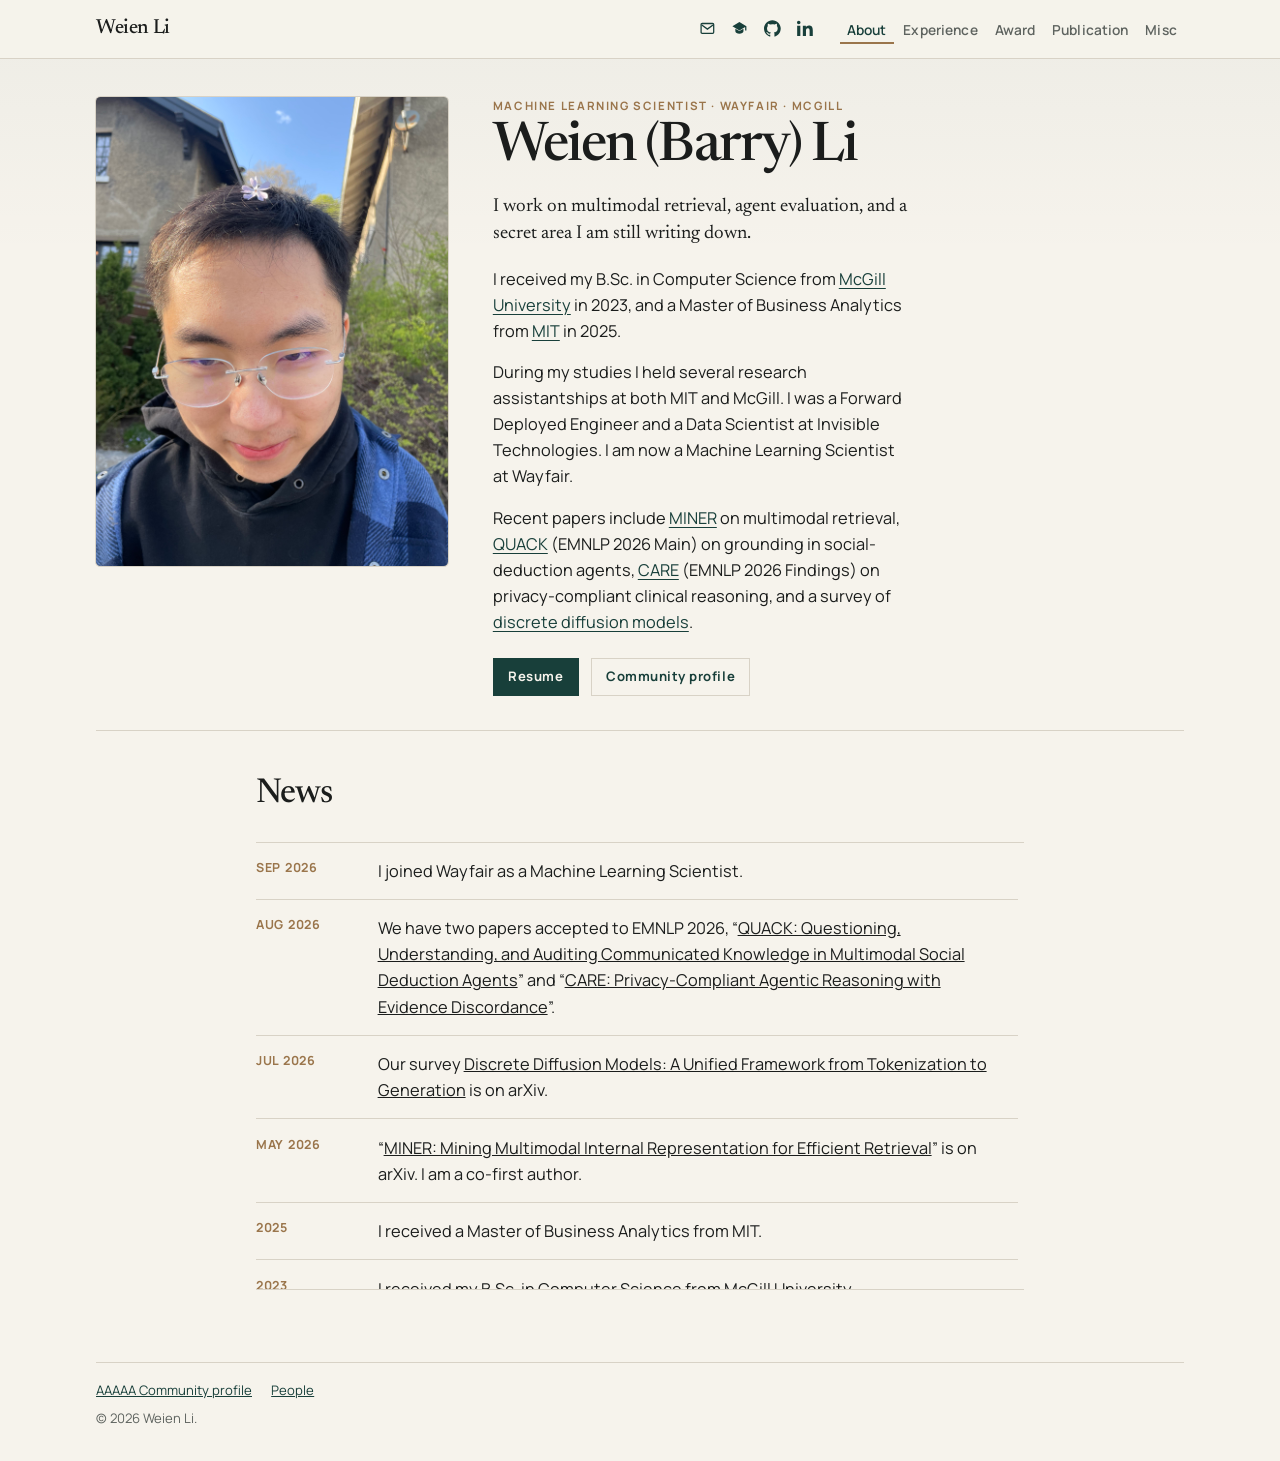
==== index.html @ d231d34a "Add personal academic site. Co-authored-by: Cursor <cursoragent@cursor.com>" ====
<!doctype html>
<html lang="en">
<head>
  <meta charset="utf-8">
  <meta name="viewport" content="width=device-width, initial-scale=1">
  <meta name="description" content="Weien (Barry) Li — Machine Learning Scientist at Wayfair. Multimodal retrieval, agent evaluation, and applied ML.">
  <title>Weien (Barry) Li</title>
  <link rel="stylesheet" href="/css/site.css">
</head>
<body class="rs-body">
<a class="rs-skip" href="#main">Skip to content</a>
<header class="rs-bar">
  <div class="rs-bar__inner">
    <a class="rs-name" href="/">Weien Li</a>
    <button class="rs-menu" type="button" aria-expanded="false" aria-controls="rs-nav" data-rs-menu>Menu</button>
    <nav class="rs-nav" id="rs-nav" aria-label="Personal site">
      <ul class="rs-icons">
        <li>
          <a class="rs-icon" href="mailto:barryl09@alum.mit.edu" aria-label="Email">
            <svg viewBox="0 0 24 24" fill="none" stroke="currentColor" stroke-width="1.8" aria-hidden="true"><rect x="3" y="5" width="18" height="14" rx="1.5"/><path d="m4 7 8 6 8-6"/></svg>
          </a>
        </li>
        <li>
          <a class="rs-icon" href="https://scholar.google.com/citations?user=R1kv9EcAAAAJ&hl=en" target="_blank" rel="noopener noreferrer" aria-label="Google Scholar">
            <svg viewBox="0 0 24 24" fill="currentColor" aria-hidden="true"><path d="M12 3 2 9l10 6 8.2-4.92V15H22V9L12 3z"/><path d="M6.2 12.4V16c0 2 2.7 3.6 5.8 3.6s5.8-1.6 5.8-3.6v-3.6l-5.8 3.48L6.2 12.4z"/></svg>
          </a>
        </li>
        <li>
          <a class="rs-icon" href="https://github.com/WeienLi" target="_blank" rel="noopener noreferrer" aria-label="GitHub">
            <svg viewBox="0 0 98 96" fill="currentColor" aria-hidden="true"><path fill-rule="evenodd" d="M48.854 0C21.839 0 0 22 0 49.217c0 21.756 13.993 40.172 33.405 46.69 2.427.49 3.316-1.059 3.316-2.362 0-1.141-.08-5.052-.08-9.127-13.59 2.777-16.42-5.867-16.42-5.867-2.184-5.704-5.42-7.17-5.42-7.17-4.448-3.015.324-3.015.324-3.015 4.934.326 7.523 5.052 7.523 5.052 4.367 7.496 11.404 5.378 14.235 4.074.404-3.178 1.699-5.378 3.074-6.6-10.839-1.141-22.243-5.378-22.243-24.283 0-5.378 1.94-9.778 5.014-13.2-.485-1.222-2.184-6.275.486-13.038 0 0 4.125-1.304 13.426 5.052a46.97 46.97 0 0 1 12.214-1.63c4.125 0 8.33.571 12.213 1.63 9.302-6.356 13.427-5.052 13.427-5.052 2.67 6.763.97 11.816.485 13.038 3.155 3.422 5.015 7.822 5.015 13.2 0 18.905-11.404 23.06-22.324 24.283 1.78 1.548 3.316 4.481 3.316 9.126 0 6.6-.08 11.897-.08 13.526 0 1.304.89 2.853 3.316 2.364 19.412-6.52 33.405-24.935 33.405-46.691C97.707 22 75.788 0 48.854 0z"/></svg>
          </a>
        </li>
        <li>
          <a class="rs-icon" href="https://www.linkedin.com/in/barry-li-0567151b5/" target="_blank" rel="noopener noreferrer" aria-label="LinkedIn">
            <svg viewBox="0 0 24 24" fill="currentColor" aria-hidden="true"><path d="M4.98 3.5C4.98 4.88 3.88 6 2.5 6S0 4.88 0 3.5 1.12 1 2.5 1s2.48 1.12 2.48 2.5zM.22 8.25h4.56V23H.22V8.25zM8.34 8.25h4.37v2.01h.06c.61-1.16 2.1-2.38 4.32-2.38 4.62 0 5.47 3.04 5.47 7v8.12h-4.56v-7.2c0-1.72-.03-3.93-2.4-3.93-2.4 0-2.77 1.87-2.77 3.8V23H8.34V8.25z"/></svg>
          </a>
        </li>
      </ul>
      <ul class="rs-links">
        <li><a href="/" class="is-current" aria-current="page">About</a></li>
        <li><a href="/experience/">Experience</a></li>
        <li><a href="/award/">Award</a></li>
        <li><a href="/publication/">Publication</a></li>
        <li><a href="/misc/">Misc</a></li>
      </ul>
    </nav>
  </div>
</header>
<main class="rs-main" id="main">
  <header class="rs-hero">
    <figure class="rs-portrait">
      <div class="rs-photo">
        <img src="/assets/images/barry.jpeg" alt="Portrait of Weien (Barry) Li">
      </div>
    </figure>
    <div class="rs-hero__copy">
      <p class="rs-kicker">Machine Learning Scientist · Wayfair · McGill</p>
      <h1>Weien (Barry) Li</h1>
      <p class="rs-lead">I work on multimodal retrieval, agent evaluation, and a secret area I am still writing down.</p>
      <div class="rs-prose">
        <p>I received my B.Sc. in Computer Science from <a href="https://www.mcgill.ca/" target="_blank" rel="noopener noreferrer">McGill University</a> in 2023, and a Master of Business Analytics from <a href="https://mitsloan.mit.edu/" target="_blank" rel="noopener noreferrer">MIT</a> in 2025.</p>
        <p>During my studies I held several research assistantships at both MIT and McGill. I was a Forward Deployed Engineer and a Data Scientist at Invisible Technologies. I am now a Machine Learning Scientist at Wayfair.</p>
        <p>Recent papers include <a href="https://aaaaa-academia-attractions.github.io/projects/miner/">MINER</a> on multimodal retrieval, <a href="https://aaaaa-academia-attractions.github.io/projects/quack/">QUACK</a> (EMNLP 2026 Main) on grounding in social-deduction agents, <a href="https://aaaaa-academia-attractions.github.io/projects/care/">CARE</a> (EMNLP 2026 Findings) on privacy-compliant clinical reasoning, and a survey of <a href="https://aaaaa-academia-attractions.github.io/projects/discrete-diffusion/">discrete diffusion models</a>.</p>
      </div>
      <div class="rs-actions">
        <a class="rs-cv" href="/assets/pdf/barry_resume.pdf" target="_blank" rel="noopener noreferrer">Resume</a>
        <a class="rs-ghost" href="https://aaaaa-academia-attractions.github.io/people/weien-li/">Community profile</a>
      </div>
    </div>
  </header>

  <section class="rs-section" aria-labelledby="news-heading">
    <h2 id="news-heading">News</h2>
    <div class="rs-news-scroll" data-rs-news tabindex="0" role="region" aria-labelledby="news-heading">
    <ol class="rs-news">
      <li>
        <time datetime="2026-09">Sep 2026</time>
        <p>I joined Wayfair as a Machine Learning Scientist.</p>
      </li>
      <li>
        <time datetime="2026-08">Aug 2026</time>
        <p>We have two papers accepted to EMNLP 2026, “<a href="https://arxiv.org/abs/2605.27068" target="_blank" rel="noopener noreferrer">QUACK: Questioning, Understanding, and Auditing Communicated Knowledge in Multimodal Social Deduction Agents</a>” and “<a href="https://arxiv.org/abs/2604.01113" target="_blank" rel="noopener noreferrer">CARE: Privacy-Compliant Agentic Reasoning with Evidence Discordance</a>”.</p>
      </li>
      <li>
        <time datetime="2026-07">Jul 2026</time>
        <p>Our survey <a href="https://arxiv.org/abs/2607.13431" target="_blank" rel="noopener noreferrer">Discrete Diffusion Models: A Unified Framework from Tokenization to Generation</a> is on arXiv.</p>
      </li>
      <li>
        <time datetime="2026-05">May 2026</time>
        <p>“<a href="https://arxiv.org/abs/2605.06460" target="_blank" rel="noopener noreferrer">MINER: Mining Multimodal Internal Representation for Efficient Retrieval</a>” is on arXiv. I am a co-first author.</p>
      </li>
      <li>
        <time datetime="2025">2025</time>
        <p>I received a Master of Business Analytics from MIT.</p>
      </li>
      <li>
        <time datetime="2023-05">2023</time>
        <p>I received my B.Sc. in Computer Science from McGill University.</p>
      </li>
    </ol>
    </div>
  </section>
</main>
<footer class="rs-foot">
  <nav aria-label="Related profiles">
    <a href="https://aaaaa-academia-attractions.github.io/people/weien-li/">AAAAA Community profile</a>
    <a href="https://aaaaa-academia-attractions.github.io/people/">People</a>
  </nav>
  <p>© 2026 Weien Li.</p>
</footer>
<script src="/js/nav.js" defer></script>
</body>
</html>
---- css/site.css ----
@import url("https://fonts.googleapis.com/css2?family=Manrope:wght@400;500;600;700&family=Newsreader:ital,opsz,wght@0,6..72,400;0,6..72,500;0,6..72,600;1,6..72,400&display=swap");

:root {
  color-scheme: light;
  --paper: #f6f3ec;
  --paper-2: #fffdf8;
  --ink: #1b1d1c;
  --muted: #5e635f;
  --line: #d8d2c6;
  --pine: #183f3a;
  --brass: #9a754b;
  --serif: "Newsreader", "Iowan Old Style", Georgia, serif;
  --sans: "Manrope", "Segoe UI", sans-serif;
  --measure: 46rem;
  --page: min(68rem, calc(100% - 2.4rem));
  --ease: cubic-bezier(0.22, 1, 0.36, 1);
}

*,
*::before,
*::after {
  box-sizing: border-box;
}

html {
  scroll-behavior: smooth;
}

body.rs-body {
  margin: 0;
  min-width: 20rem;
  color: var(--ink);
  background:
    linear-gradient(180deg, rgb(24 63 58 / 4%), transparent 16rem),
    var(--paper);
  font-family: var(--sans);
  font-size: 1.02rem;
  line-height: 1.6;
  text-rendering: optimizeLegibility;
}

img,
svg {
  display: block;
  max-width: 100%;
}

a {
  color: inherit;
}

h1,
h2,
h3,
p {
  margin: 0;
  text-wrap: pretty;
}

:focus-visible {
  outline: 2px solid var(--brass);
  outline-offset: 3px;
}

.rs-skip {
  position: absolute;
  left: 0.8rem;
  top: -3rem;
  z-index: 20;
  padding: 0.4rem 0.7rem;
  background: var(--ink);
  color: var(--paper);
  font-size: 0.8rem;
}

.rs-skip:focus {
  top: 0.8rem;
}

.rs-bar {
  position: sticky;
  top: 0;
  z-index: 8;
  background: rgb(246 243 236 / 92%);
  border-bottom: 1px solid var(--line);
  backdrop-filter: blur(14px);
}

.rs-bar__inner {
  display: flex;
  align-items: center;
  gap: 1rem;
  width: var(--page);
  margin: 0 auto;
  min-height: 3.6rem;
}

.rs-name {
  flex: 0 0 auto;
  font-family: var(--serif);
  font-size: 1.28rem;
  font-weight: 500;
  letter-spacing: -0.02em;
  text-decoration: none;
}

.rs-name:hover {
  color: var(--pine);
}

.rs-menu {
  margin-left: auto;
  border: 1px solid var(--line);
  background: var(--paper-2);
  padding: 0.35rem 0.7rem;
  font-size: 0.78rem;
  font-weight: 600;
  letter-spacing: 0.06em;
  text-transform: uppercase;
  cursor: pointer;
}

.rs-nav {
  display: none;
  flex: 1 1 auto;
  align-items: center;
  justify-content: flex-end;
  gap: 1.15rem;
}

.rs-body.is-open .rs-nav,
.rs-nav[data-open="true"] {
  display: flex;
}

.rs-icons,
.rs-links {
  display: flex;
  flex-wrap: wrap;
  align-items: center;
  gap: 0.15rem 0.15rem;
  margin: 0;
  padding: 0;
  list-style: none;
}

.rs-icons {
  gap: 0.05rem;
}

.rs-icon {
  display: grid;
  place-items: center;
  width: 2rem;
  height: 2rem;
  color: var(--pine);
  text-decoration: none;
}

.rs-icon svg {
  width: 1.05rem;
  height: 1.05rem;
}

.rs-icon:hover {
  color: var(--brass);
}

.rs-icon--soon {
  opacity: 0.42;
  cursor: default;
}

.rs-links a {
  padding: 0.35rem 0.45rem;
  color: var(--muted);
  font-size: 0.86rem;
  font-weight: 600;
  letter-spacing: 0.01em;
  text-decoration: none;
}

.rs-links a:hover,
.rs-links a.is-current {
  color: var(--pine);
}

.rs-links a.is-current {
  box-shadow: inset 0 -2px 0 var(--brass);
}

.rs-main {
  width: var(--page);
  margin: 0 auto;
  padding: 2.4rem 0 4.5rem;
}

.rs-hero {
  display: grid;
  gap: 1.6rem 2.8rem;
  padding-bottom: 2.1rem;
  border-bottom: 1px solid var(--line);
  align-items: start;
  justify-content: start;
}

.rs-portrait {
  width: min(22rem, 100%);
  margin: 0;
}

.rs-photo {
  position: relative;
  width: 100%;
  aspect-ratio: 3 / 4;
  overflow: hidden;
  border-radius: 0.28rem;
  background: #ddd8cc;
  box-shadow: 0 0 0 1px var(--line);
}

.rs-photo img {
  display: block;
  width: 100%;
  height: 100%;
  object-fit: cover;
  object-position: 50% 18%;
  transform: scale(1.04);
  transform-origin: 50% 18%;
}

.rs-epigraph {
  margin: 0.8rem 0 0;
  color: var(--muted);
  font-family: var(--serif);
  font-size: 0.8rem;
  font-style: italic;
  line-height: 1.5;
}

.rs-epigraph p {
  margin: 0;
  text-wrap: pretty;
}

.rs-epigraph p + p {
  margin-top: 0.45rem;
}

.rs-epigraph__attr {
  margin-top: 0.18rem !important;
  color: var(--brass);
  font-size: 0.7rem;
  font-style: normal;
  letter-spacing: 0.04em;
}

.rs-epigraph p[lang="zh-Hans"] {
  font-family: var(--serif), "Songti SC", "STSong", "Noto Serif SC", "SimSun", serif;
  font-style: normal;
  letter-spacing: 0.08em;
}

.rs-hero__copy {
  max-width: 26.5rem;
}

.rs-hero__copy .rs-lead,
.rs-hero__copy .rs-prose p {
  max-width: none;
}

.rs-kicker {
  color: var(--brass);
  font-size: 0.72rem;
  font-weight: 700;
  letter-spacing: 0.14em;
  text-transform: uppercase;
}

.rs-hero h1 {
  margin-top: 0.25rem;
  font-family: var(--serif);
  font-size: clamp(2.4rem, 5vw, 3.4rem);
  font-weight: 500;
  letter-spacing: -0.035em;
  line-height: 1.05;
}

.rs-lead,
.rs-prose p {
  max-width: var(--measure);
  color: var(--ink);
}

.rs-lead {
  margin-top: 1rem;
  font-family: var(--serif);
  font-size: 1.18rem;
  line-height: 1.45;
}

.rs-prose {
  display: grid;
  gap: 0.95rem;
  margin-top: 1.15rem;
}

.rs-prose a,
.rs-inline a,
.rs-pub__links a,
.rs-cv {
  color: var(--pine);
  text-underline-offset: 0.18rem;
}

.rs-actions {
  display: flex;
  flex-wrap: wrap;
  gap: 0.75rem;
  margin-top: 1.4rem;
}

.rs-cv {
  display: inline-flex;
  align-items: center;
  min-height: 2.4rem;
  padding: 0.4rem 0.9rem;
  border: 1px solid var(--pine);
  background: var(--pine);
  color: var(--paper);
  font-size: 0.82rem;
  font-weight: 700;
  letter-spacing: 0.04em;
  text-decoration: none;
}

.rs-cv:hover {
  background: transparent;
  color: var(--pine);
}

.rs-ghost {
  display: inline-flex;
  align-items: center;
  min-height: 2.4rem;
  padding: 0.4rem 0.9rem;
  border: 1px solid var(--line);
  color: var(--pine);
  font-size: 0.82rem;
  font-weight: 700;
  letter-spacing: 0.04em;
  text-decoration: none;
}

.rs-ghost:hover {
  border-color: var(--pine);
}

.rs-section {
  padding: 2.3rem 0 0;
}

.rs-section h2,
.rs-page-title {
  font-family: var(--serif);
  font-size: clamp(1.7rem, 3vw, 2.15rem);
  font-weight: 500;
  letter-spacing: -0.03em;
}

.rs-page-title {
  margin-bottom: 0.35rem;
}

.rs-page-lead {
  max-width: 40rem;
  color: var(--muted);
  margin-bottom: 1.7rem;
}

.rs-section:has([data-rs-news]) {
  display: flex;
  flex-direction: column;
  align-items: center;
}

.rs-section:has([data-rs-news]) h2,
.rs-news-scroll {
  width: 100%;
  max-width: 48rem;
}

.rs-news-scroll {
  max-height: 28rem;
  margin-top: 1.2rem;
  overflow: auto;
  overscroll-behavior: contain;
  border-top: 1px solid var(--line);
  border-bottom: 1px solid var(--line);
  scrollbar-width: thin;
  scrollbar-color: var(--brass) transparent;
}

.rs-news-scroll.is-dragging {
  cursor: grabbing;
  user-select: none;
}

.rs-news-scroll::-webkit-scrollbar {
  width: 8px;
}

.rs-news-scroll::-webkit-scrollbar-thumb {
  background: rgb(154 117 75 / 55%);
}

.rs-news-scroll::-webkit-scrollbar-thumb:hover {
  background: var(--brass);
}

.rs-news {
  display: grid;
  gap: 0;
  margin: 0;
  padding: 0 0.4rem 0 0;
  list-style: none;
}

.rs-news li {
  display: grid;
  grid-template-columns: 6.6rem 1fr;
  gap: 1rem;
  padding: 0.95rem 0;
  border-bottom: 1px solid var(--line);
}

.rs-news time {
  color: var(--brass);
  font-size: 0.78rem;
  font-weight: 700;
  letter-spacing: 0.06em;
  text-transform: uppercase;
}

.rs-job,
.rs-honor {
  padding: 1.2rem 0 1.35rem;
  border-bottom: 1px solid var(--line);
}

.rs-job__top,
.rs-honor__top {
  display: flex;
  flex-wrap: wrap;
  justify-content: space-between;
  gap: 0.2rem 1.2rem;
}

.rs-job h3,
.rs-honor h3,
.rs-pub h3 {
  font-family: var(--serif);
  font-size: 1.22rem;
  font-weight: 500;
  letter-spacing: -0.02em;
}

.rs-pub {
  padding: 1.15rem 0 1.25rem;
  border-bottom: 1px solid var(--line);
}

.rs-pub__head {
  display: grid;
  grid-template-columns: 4.4rem minmax(0, 1fr);
  gap: 0.75rem;
  align-items: start;
}

.rs-tag {
  display: inline-flex;
  align-items: center;
  justify-content: center;
  min-height: 1.45rem;
  padding: 0.12rem 0.4rem;
  background: var(--pine);
  color: #fff;
  font-size: 0.66rem;
  font-weight: 700;
  letter-spacing: 0.08em;
}

.rs-pub .rs-venue {
  margin-top: 0.35rem;
}

.rs-pub__head + .rs-authors {
  margin-top: 0.45rem;
}

.rs-when,
.rs-venue {
  color: var(--muted);
  font-size: 0.86rem;
}

.rs-role {
  margin-top: 0.15rem;
  color: var(--pine);
  font-size: 0.9rem;
  font-weight: 600;
}

.rs-job ul,
.rs-misc ul {
  margin: 0.7rem 0 0;
  padding-left: 1.1rem;
}

.rs-job li,
.rs-misc li {
  margin: 0.28rem 0;
}

.rs-group + .rs-group {
  margin-top: 2.2rem;
}

.rs-group h2 {
  margin-bottom: 0.2rem;
}

.rs-pub-year {
  margin: 0.85rem 0 0.15rem;
  color: var(--pine);
  font-size: 1.05rem;
  font-weight: 650;
}

.rs-authors {
  margin-top: 0.45rem;
  color: var(--muted);
  font-size: 0.92rem;
}

.rs-authors b {
  color: var(--ink);
  font-weight: 700;
}

.rs-pub__links {
  display: flex;
  flex-wrap: wrap;
  gap: 0.75rem 1.1rem;
  margin-top: 0.65rem;
  font-size: 0.84rem;
  font-weight: 650;
}

.rs-note {
  max-width: 36rem;
  margin-top: 0.6rem;
  color: var(--muted);
}

.rs-frames {
  display: grid;
  grid-template-columns: repeat(3, minmax(0, 1fr));
  gap: 0.7rem;
  margin-top: 1.45rem;
}

.rs-frame {
  position: relative;
  margin: 0;
}

.rs-frame img {
  width: 100%;
  aspect-ratio: 3 / 2;
  object-fit: cover;
  background: #e4dfd3;
}

.rs-qingdao {
  display: grid;
  grid-template-columns: 28rem 24rem minmax(0, 1fr);
  grid-template-areas:
    "copy copy copy"
    "portrait stack .";
  column-gap: 1.5rem;
  row-gap: 1.1rem;
  align-items: start;
  margin-top: 0.35rem;
}

.rs-qingdao__copy {
  grid-area: copy;
}

.rs-qingdao__copy p {
  max-width: none;
}

.rs-qingdao__portrait {
  grid-area: portrait;
  width: 28rem;
}

.rs-qingdao__stack {
  grid-area: stack;
  display: grid;
  gap: 0.85rem;
  width: 24rem;
}

.rs-qingdao .rs-frame img {
  width: 100%;
  height: auto;
  aspect-ratio: auto;
  object-fit: contain;
  background: transparent;
}

.rs-frame.is-empty {
  aspect-ratio: 3 / 2;
  background: var(--paper-2);
  box-shadow: inset 0 0 0 1px var(--line);
}

.rs-frame figcaption {
  margin-top: 0.4rem;
  color: var(--muted);
  font-size: 0.78rem;
}

.rs-frame.is-empty figcaption {
  position: absolute;
  inset: auto 0.7rem 0.55rem;
  margin: 0;
  letter-spacing: 0.08em;
  text-transform: uppercase;
  font-size: 0.68rem;
  font-weight: 700;
}

.rs-series {
  margin-top: 1.6rem;
  padding-top: 1.35rem;
  border-top: 1px solid var(--line);
}

.rs-series h3 {
  margin-top: 0.2rem;
  font-family: var(--serif);
  font-size: 1.35rem;
  font-weight: 500;
  letter-spacing: -0.02em;
}

.rs-series__meta {
  color: var(--brass);
  font-size: 0.72rem;
  font-weight: 700;
  letter-spacing: 0.12em;
  text-transform: uppercase;
}

.rs-series .rs-frames {
  margin-top: 0.95rem;
}

.rs-foot {
  width: var(--page);
  margin: 0 auto;
  padding: 1.1rem 0 2rem;
  border-top: 1px solid var(--line);
  color: var(--muted);
  font-size: 0.82rem;
}

.rs-foot nav {
  display: flex;
  flex-wrap: wrap;
  gap: 0.8rem 1.2rem;
  margin-bottom: 0.45rem;
}

.rs-foot a {
  color: var(--pine);
}

.rs-visitors {
  display: flex;
  flex-direction: column;
  align-items: center;
  width: min(16.5rem, 100%);
  gap: 0.55rem;
  margin: 1.1rem auto 0.7rem;
}

.rs-visitors__label {
  color: var(--brass);
  font-size: 0.72rem;
  font-weight: 700;
  letter-spacing: 0.14em;
  text-transform: uppercase;
}

.rs-visitors a,
.rs-visitors img {
  margin-inline: auto;
}

@media (min-width: 860px) {
  .rs-menu {
    display: none;
  }

  .rs-nav {
    display: flex;
  }

  .rs-hero {
    grid-template-columns: minmax(18rem, 22rem) minmax(0, 26.5rem);
  }
}

@media (max-width: 859px) {
  .rs-bar__inner {
    flex-wrap: wrap;
    padding: 0.35rem 0;
  }

  .rs-nav {
    flex-basis: 100%;
    flex-direction: column;
    align-items: flex-start;
    padding: 0 0 0.85rem;
  }

  .rs-body:not(.is-open) .rs-nav {
    display: none;
  }

  .rs-news li {
    grid-template-columns: 1fr;
    gap: 0.25rem;
  }

  .rs-frames {
    grid-template-columns: 1fr;
  }

  .rs-qingdao {
    grid-template-columns: 1fr;
    grid-template-areas:
      "copy"
      "portrait"
      "stack";
  }

  .rs-qingdao__portrait,
  .rs-qingdao__stack {
    width: min(28rem, 100%);
  }

  .rs-qingdao__stack {
    width: min(24rem, 100%);
  }
}
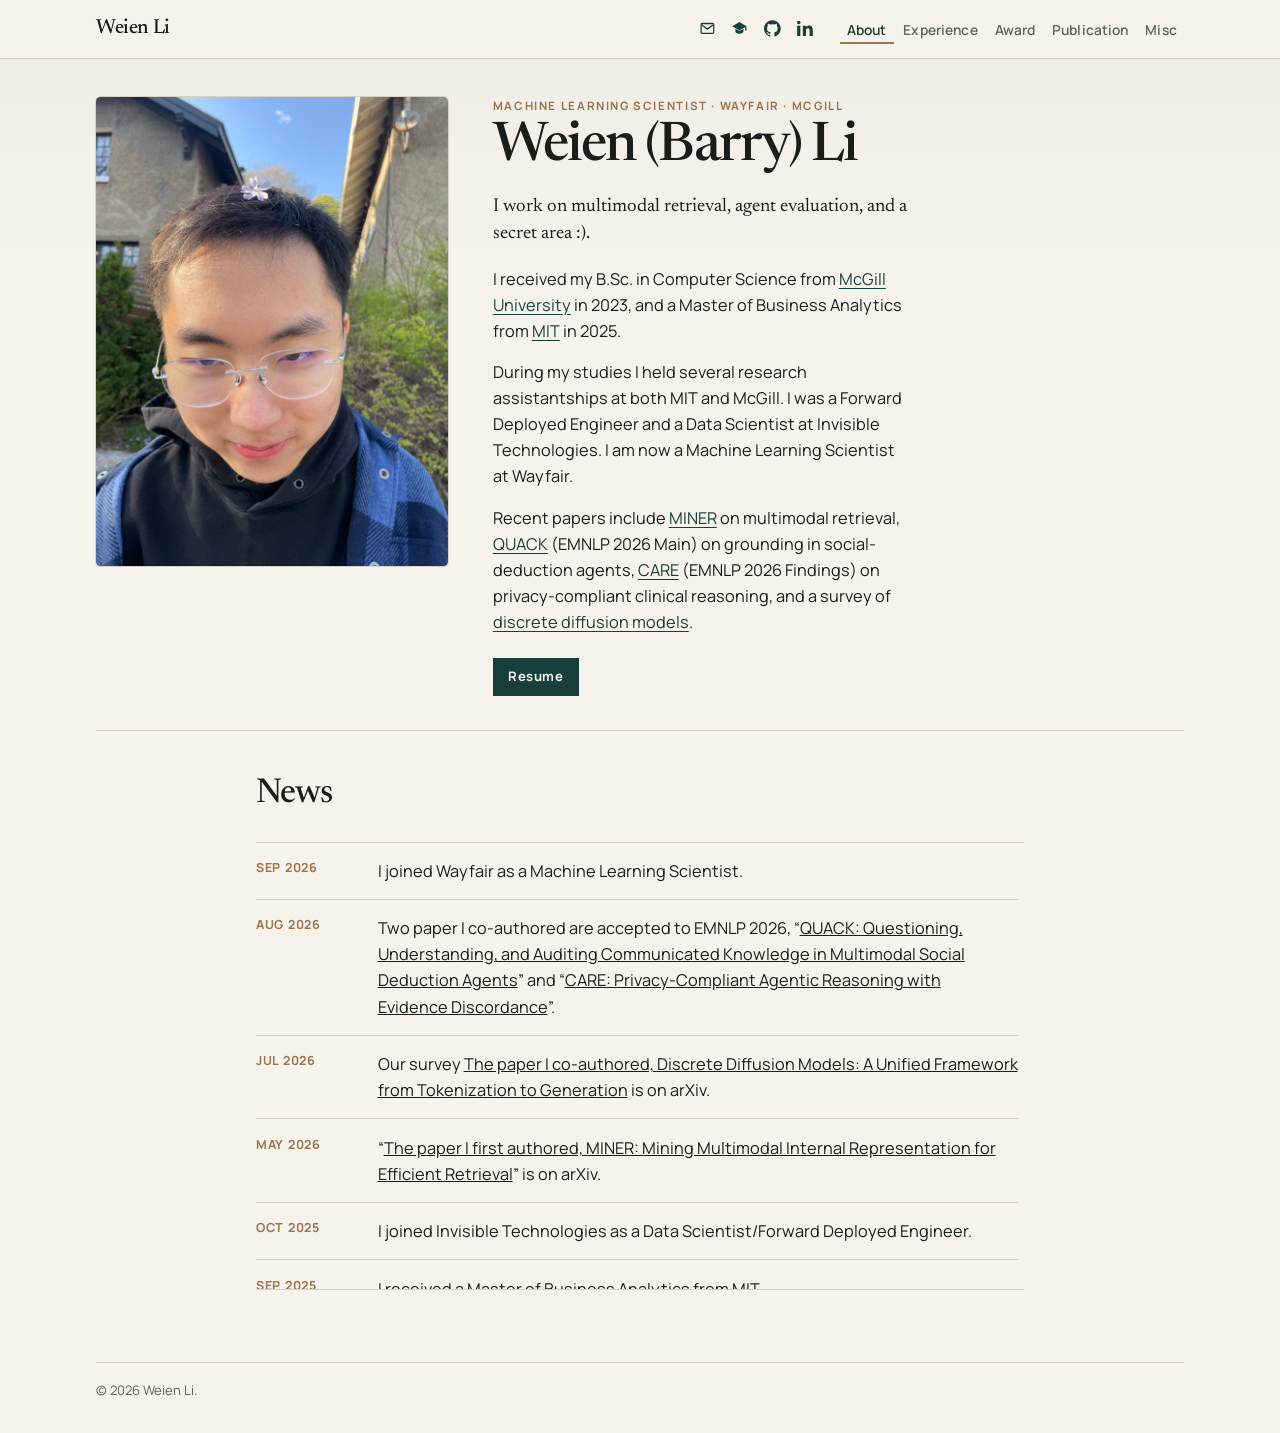
==== commit f1242d3a: "Add McGill honors and drop community footer links." ====
--- a/index.html
+++ b/index.html
@@ -56,7 +56,7 @@
     <div class="rs-hero__copy">
       <p class="rs-kicker">Machine Learning Scientist · Wayfair · McGill</p>
       <h1>Weien (Barry) Li</h1>
-      <p class="rs-lead">I work on multimodal retrieval, agent evaluation, and a secret area I am still writing down.</p>
+      <p class="rs-lead">I work on multimodal retrieval, agent evaluation, and a secret area :).</p>
       <div class="rs-prose">
         <p>I received my B.Sc. in Computer Science from <a href="https://www.mcgill.ca/" target="_blank" rel="noopener noreferrer">McGill University</a> in 2023, and a Master of Business Analytics from <a href="https://mitsloan.mit.edu/" target="_blank" rel="noopener noreferrer">MIT</a> in 2025.</p>
         <p>During my studies I held several research assistantships at both MIT and McGill. I was a Forward Deployed Engineer and a Data Scientist at Invisible Technologies. I am now a Machine Learning Scientist at Wayfair.</p>
@@ -64,7 +64,6 @@
       </div>
       <div class="rs-actions">
         <a class="rs-cv" href="/assets/pdf/barry_resume.pdf" target="_blank" rel="noopener noreferrer">Resume</a>
-        <a class="rs-ghost" href="https://aaaaa-academia-attractions.github.io/people/weien-li/">Community profile</a>
       </div>
     </div>
   </header>
@@ -79,33 +78,33 @@
       </li>
       <li>
         <time datetime="2026-08">Aug 2026</time>
-        <p>We have two papers accepted to EMNLP 2026, “<a href="https://arxiv.org/abs/2605.27068" target="_blank" rel="noopener noreferrer">QUACK: Questioning, Understanding, and Auditing Communicated Knowledge in Multimodal Social Deduction Agents</a>” and “<a href="https://arxiv.org/abs/2604.01113" target="_blank" rel="noopener noreferrer">CARE: Privacy-Compliant Agentic Reasoning with Evidence Discordance</a>”.</p>
+        <p>Two paper I co-authored are accepted to EMNLP 2026, “<a href="https://arxiv.org/abs/2605.27068" target="_blank" rel="noopener noreferrer">QUACK: Questioning, Understanding, and Auditing Communicated Knowledge in Multimodal Social Deduction Agents</a>” and “<a href="https://arxiv.org/abs/2604.01113" target="_blank" rel="noopener noreferrer">CARE: Privacy-Compliant Agentic Reasoning with Evidence Discordance</a>”.</p>
       </li>
       <li>
         <time datetime="2026-07">Jul 2026</time>
-        <p>Our survey <a href="https://arxiv.org/abs/2607.13431" target="_blank" rel="noopener noreferrer">Discrete Diffusion Models: A Unified Framework from Tokenization to Generation</a> is on arXiv.</p>
+        <p>Our survey <a href="https://arxiv.org/abs/2607.13431" target="_blank" rel="noopener noreferrer">The paper I co-authored, Discrete Diffusion Models: A Unified Framework from Tokenization to Generation</a> is on arXiv.</p>
       </li>
       <li>
         <time datetime="2026-05">May 2026</time>
-        <p>“<a href="https://arxiv.org/abs/2605.06460" target="_blank" rel="noopener noreferrer">MINER: Mining Multimodal Internal Representation for Efficient Retrieval</a>” is on arXiv. I am a co-first author.</p>
+        <p>“<a href="https://arxiv.org/abs/2605.06460" target="_blank" rel="noopener noreferrer">The paper I first authored, MINER: Mining Multimodal Internal Representation for Efficient Retrieval</a>” is on arXiv.</p>
       </li>
       <li>
-        <time datetime="2025">2025</time>
+        <time datetime="2025-09">Oct 2025</time>
+        <p>I joined Invisible Technologies as a Data Scientist/Forward Deployed Engineer.</p>
+      </li>
+      <li>
+        <time datetime="2025">Sep 2025</time>
         <p>I received a Master of Business Analytics from MIT.</p>
       </li>
       <li>
-        <time datetime="2023-05">2023</time>
-        <p>I received my B.Sc. in Computer Science from McGill University.</p>
+        <time datetime="2023-05">May 2023</time>
+        <p>I graduated from McGill University with a B.Sc. in Computer Science with distinction.</p>
       </li>
     </ol>
     </div>
   </section>
 </main>
 <footer class="rs-foot">
-  <nav aria-label="Related profiles">
-    <a href="https://aaaaa-academia-attractions.github.io/people/weien-li/">AAAAA Community profile</a>
-    <a href="https://aaaaa-academia-attractions.github.io/people/">People</a>
-  </nav>
   <p>© 2026 Weien Li.</p>
 </footer>
 <script src="/js/nav.js" defer></script>
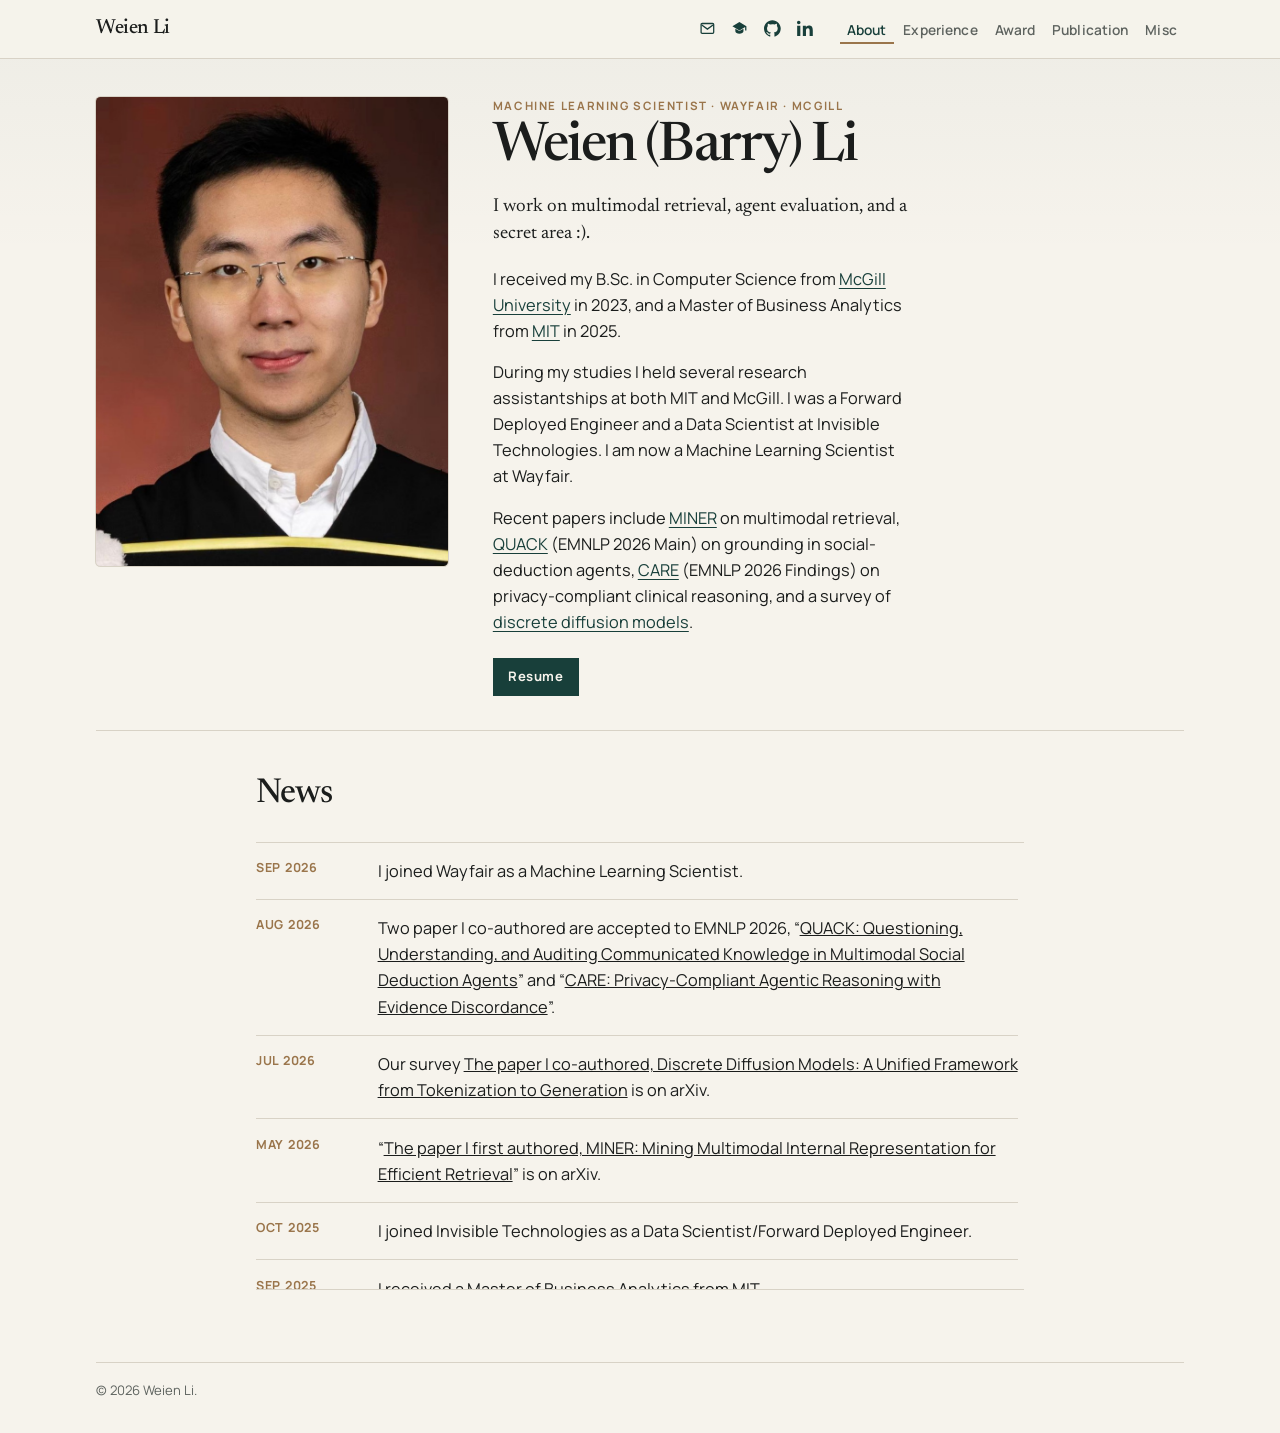
==== commit 3dbfa75f: "Replace the About portrait with a formal headshot." ====
--- a/index.html
+++ b/index.html
@@ -50,7 +50,7 @@
   <header class="rs-hero">
     <figure class="rs-portrait">
       <div class="rs-photo">
-        <img src="/assets/images/barry.jpeg" alt="Portrait of Weien (Barry) Li">
+        <img src="/assets/images/barry.jpg" alt="Portrait of Weien (Barry) Li">
       </div>
     </figure>
     <div class="rs-hero__copy">
--- a/css/site.css
+++ b/css/site.css
@@ -224,9 +224,8 @@
   width: 100%;
   height: 100%;
   object-fit: cover;
-  object-position: 50% 18%;
-  transform: scale(1.04);
-  transform-origin: 50% 18%;
+  object-position: 50% 12%;
+  transform: none;
 }
 
 .rs-epigraph {
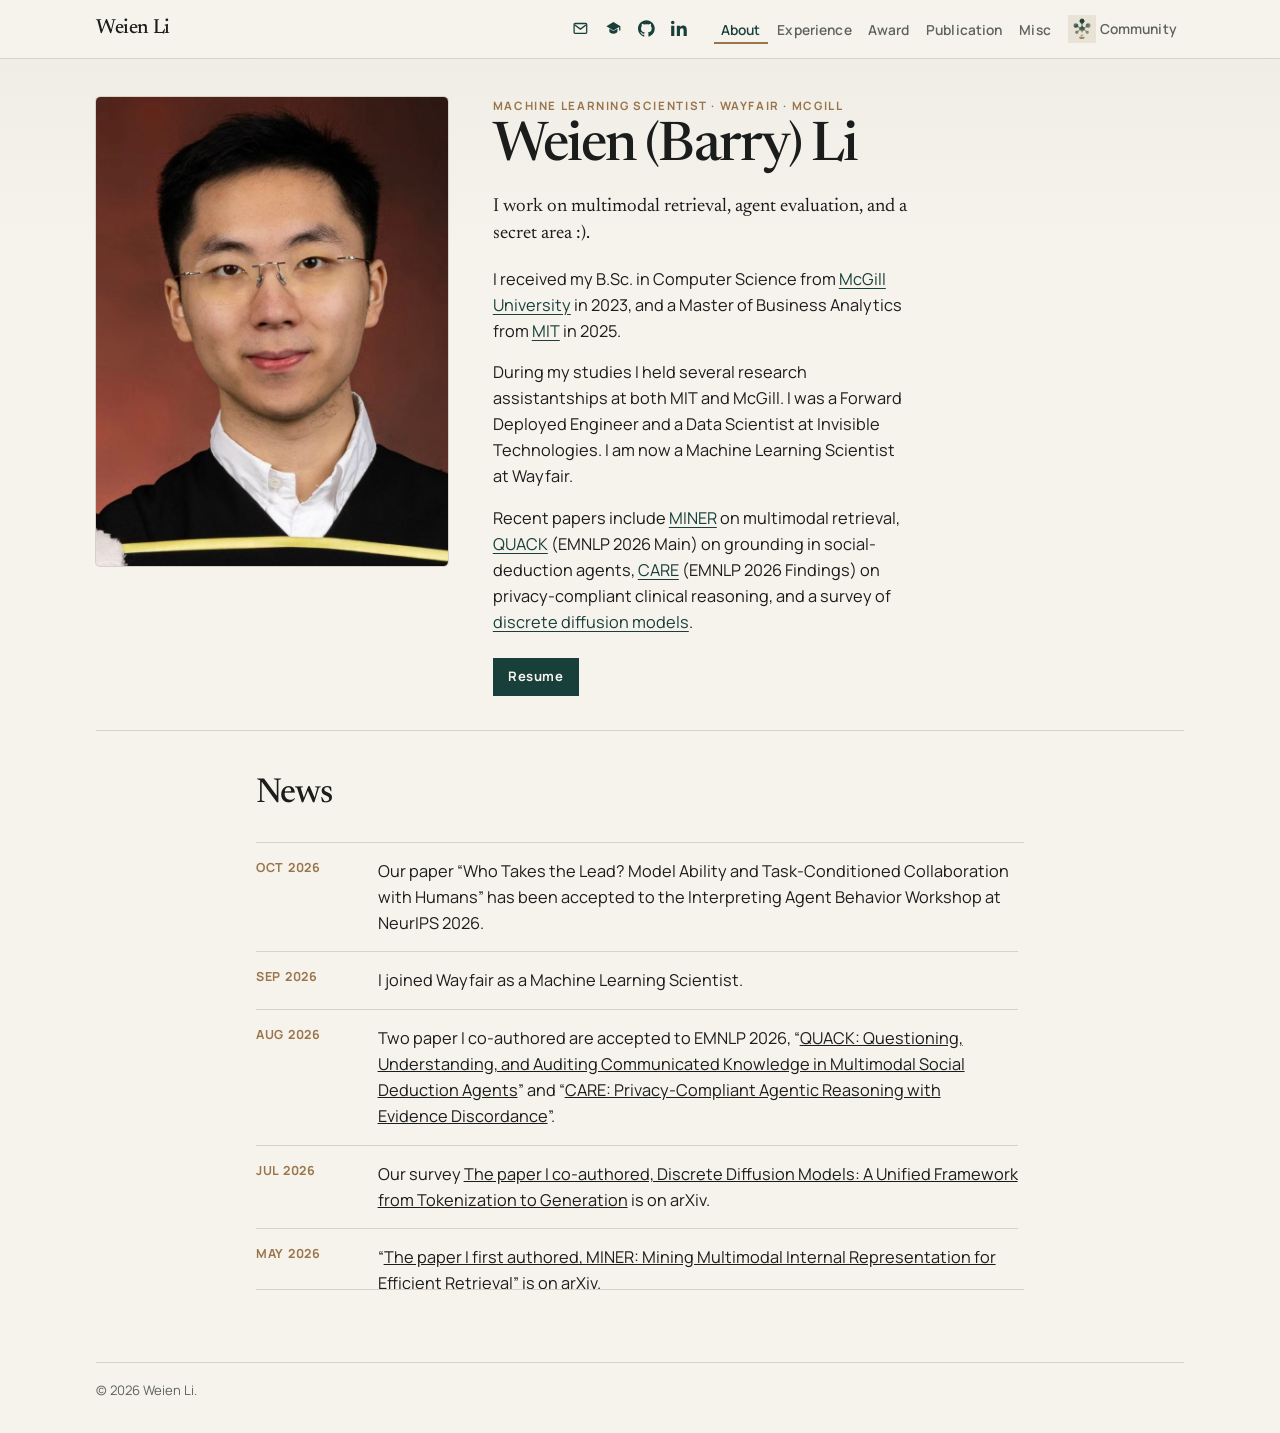
==== commit d107ea7a: "Update community branding and announce NeurIPS workshop acceptance" ====
--- a/index.html
+++ b/index.html
@@ -5,6 +5,9 @@
   <meta name="viewport" content="width=device-width, initial-scale=1">
   <meta name="description" content="Weien (Barry) Li — Machine Learning Scientist at Wayfair. Multimodal retrieval, agent evaluation, and applied ML.">
   <title>Weien (Barry) Li</title>
+  <link rel="icon" href="/assets/images/favicon.png" type="image/png" sizes="64x64">
+  <link rel="icon" href="/favicon.ico" sizes="any">
+  <link rel="apple-touch-icon" href="/assets/apple-touch-icon.png">
   <link rel="stylesheet" href="/css/site.css">
 </head>
 <body class="rs-body">
@@ -42,6 +45,7 @@
         <li><a href="/award/">Award</a></li>
         <li><a href="/publication/">Publication</a></li>
         <li><a href="/misc/">Misc</a></li>
+        <li><a class="rs-community" href="https://new-ground-ai.github.io/" target="_blank" rel="noopener noreferrer"><img src="/assets/images/new-ground-ai.png" alt="" width="28" height="28">Community</a></li>
       </ul>
     </nav>
   </div>
@@ -73,6 +77,10 @@
     <div class="rs-news-scroll" data-rs-news tabindex="0" role="region" aria-labelledby="news-heading">
     <ol class="rs-news">
       <li>
+        <time datetime="2026-10">Oct 2026</time>
+        <p>Our paper “Who Takes the Lead? Model Ability and Task-Conditioned Collaboration with Humans” has been accepted to the Interpreting Agent Behavior Workshop at NeurIPS 2026.</p>
+      </li>
+      <li>
         <time datetime="2026-09">Sep 2026</time>
         <p>I joined Wayfair as a Machine Learning Scientist.</p>
       </li>
@@ -93,8 +101,12 @@
         <p>I joined Invisible Technologies as a Data Scientist/Forward Deployed Engineer.</p>
       </li>
       <li>
-        <time datetime="2025">Sep 2025</time>
+        <time datetime="2025-09">Sep 2025</time>
         <p>I received a Master of Business Analytics from MIT.</p>
+      </li>
+      <li>
+        <time datetime="2024-09">Sep 2024</time>
+        <p>I started working as a research assistant at MIT with Prof. Vivek Farias and Meta.</p>
       </li>
       <li>
         <time datetime="2023-05">May 2023</time>
--- a/css/site.css
+++ b/css/site.css
@@ -180,6 +180,21 @@
   text-decoration: none;
 }
 
+.rs-links .rs-community {
+  display: inline-flex;
+  align-items: center;
+  gap: 0.25rem;
+  vertical-align: middle;
+}
+
+.rs-community img {
+  flex: 0 0 auto;
+  width: 1.75rem;
+  height: 1.75rem;
+  object-fit: contain;
+  mix-blend-mode: multiply;
+}
+
 .rs-links a:hover,
 .rs-links a.is-current {
   color: var(--pine);
@@ -307,6 +322,7 @@
 
 .rs-prose a,
 .rs-inline a,
+.rs-job a,
 .rs-pub__links a,
 .rs-cv {
   color: var(--pine);
@@ -370,6 +386,11 @@
 
 .rs-page-title {
   margin-bottom: 0.35rem;
+}
+
+.rs-page-title + .rs-epigraph {
+  margin-top: 0.85rem;
+  margin-bottom: 1rem;
 }
 
 .rs-page-lead {
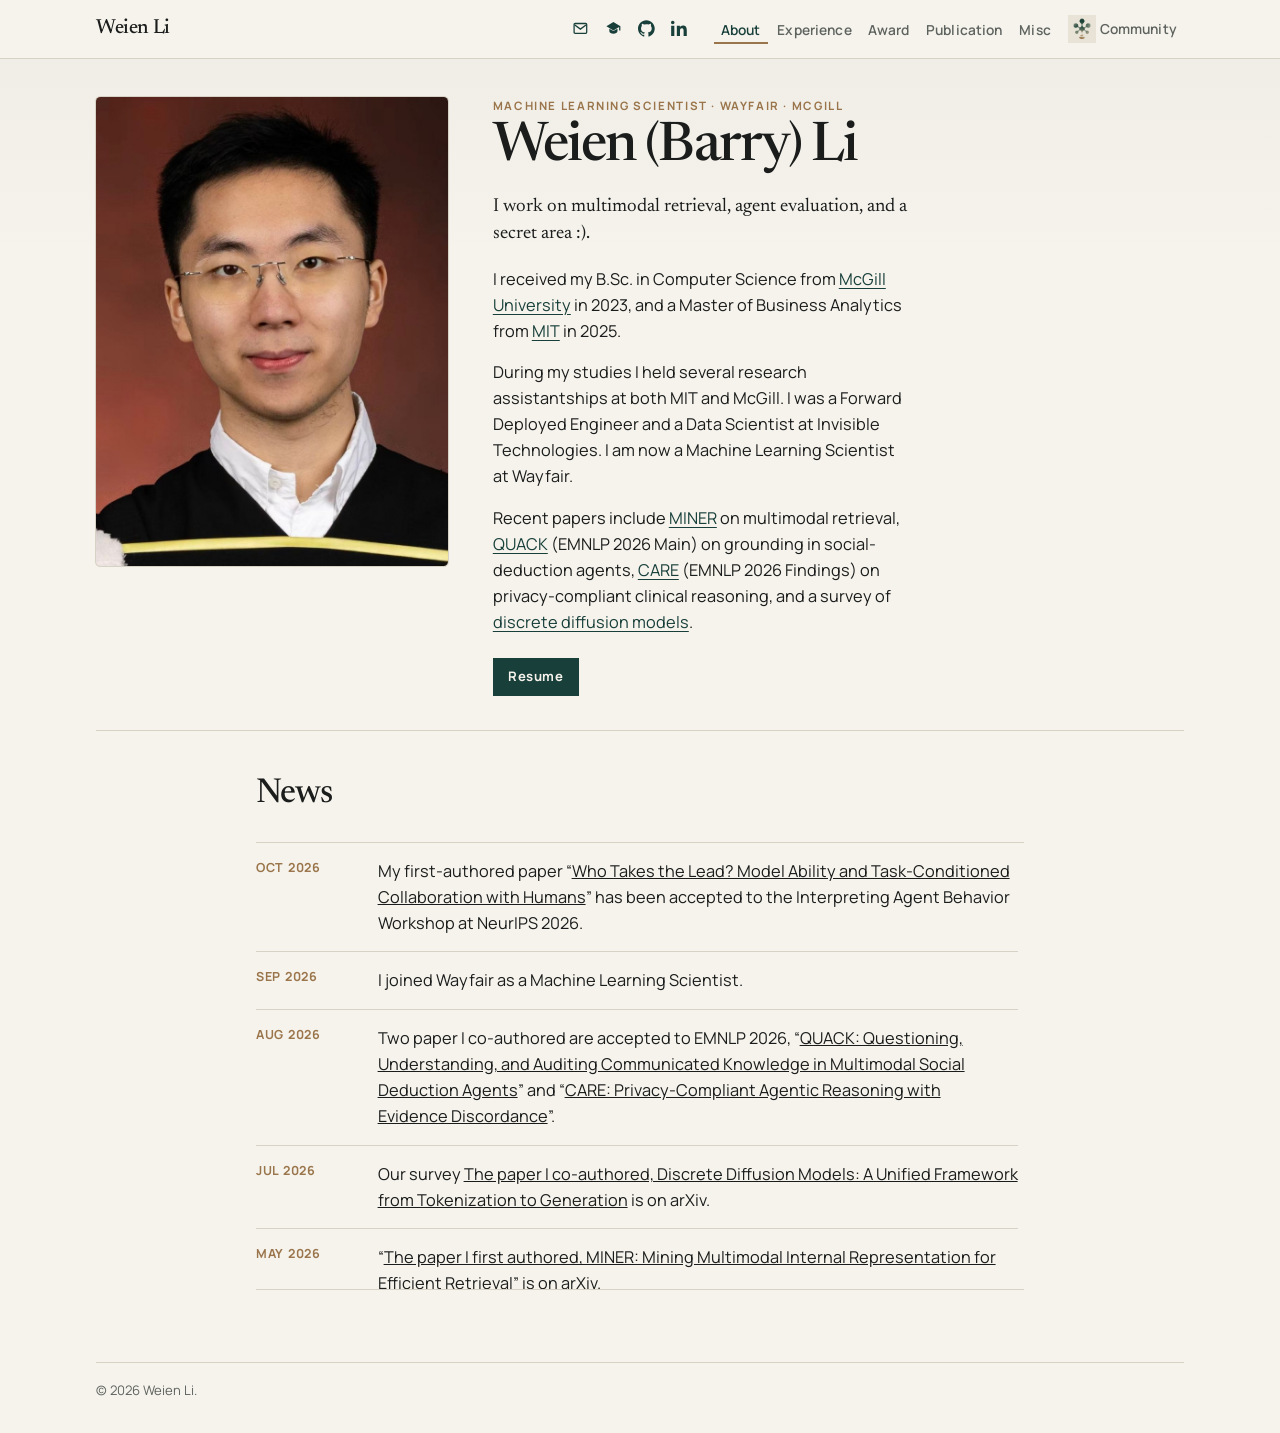
==== commit 9f84efcb: "Add Who Takes the Lead publication and clarify first authorship" ====
--- a/index.html
+++ b/index.html
@@ -78,7 +78,7 @@
     <ol class="rs-news">
       <li>
         <time datetime="2026-10">Oct 2026</time>
-        <p>Our paper “Who Takes the Lead? Model Ability and Task-Conditioned Collaboration with Humans” has been accepted to the Interpreting Agent Behavior Workshop at NeurIPS 2026.</p>
+        <p>My first-authored paper “<a href="https://openreview.net/forum?id=3WETVAe8Cc" target="_blank" rel="noopener noreferrer">Who Takes the Lead? Model Ability and Task-Conditioned Collaboration with Humans</a>” has been accepted to the Interpreting Agent Behavior Workshop at NeurIPS 2026.</p>
       </li>
       <li>
         <time datetime="2026-09">Sep 2026</time>
